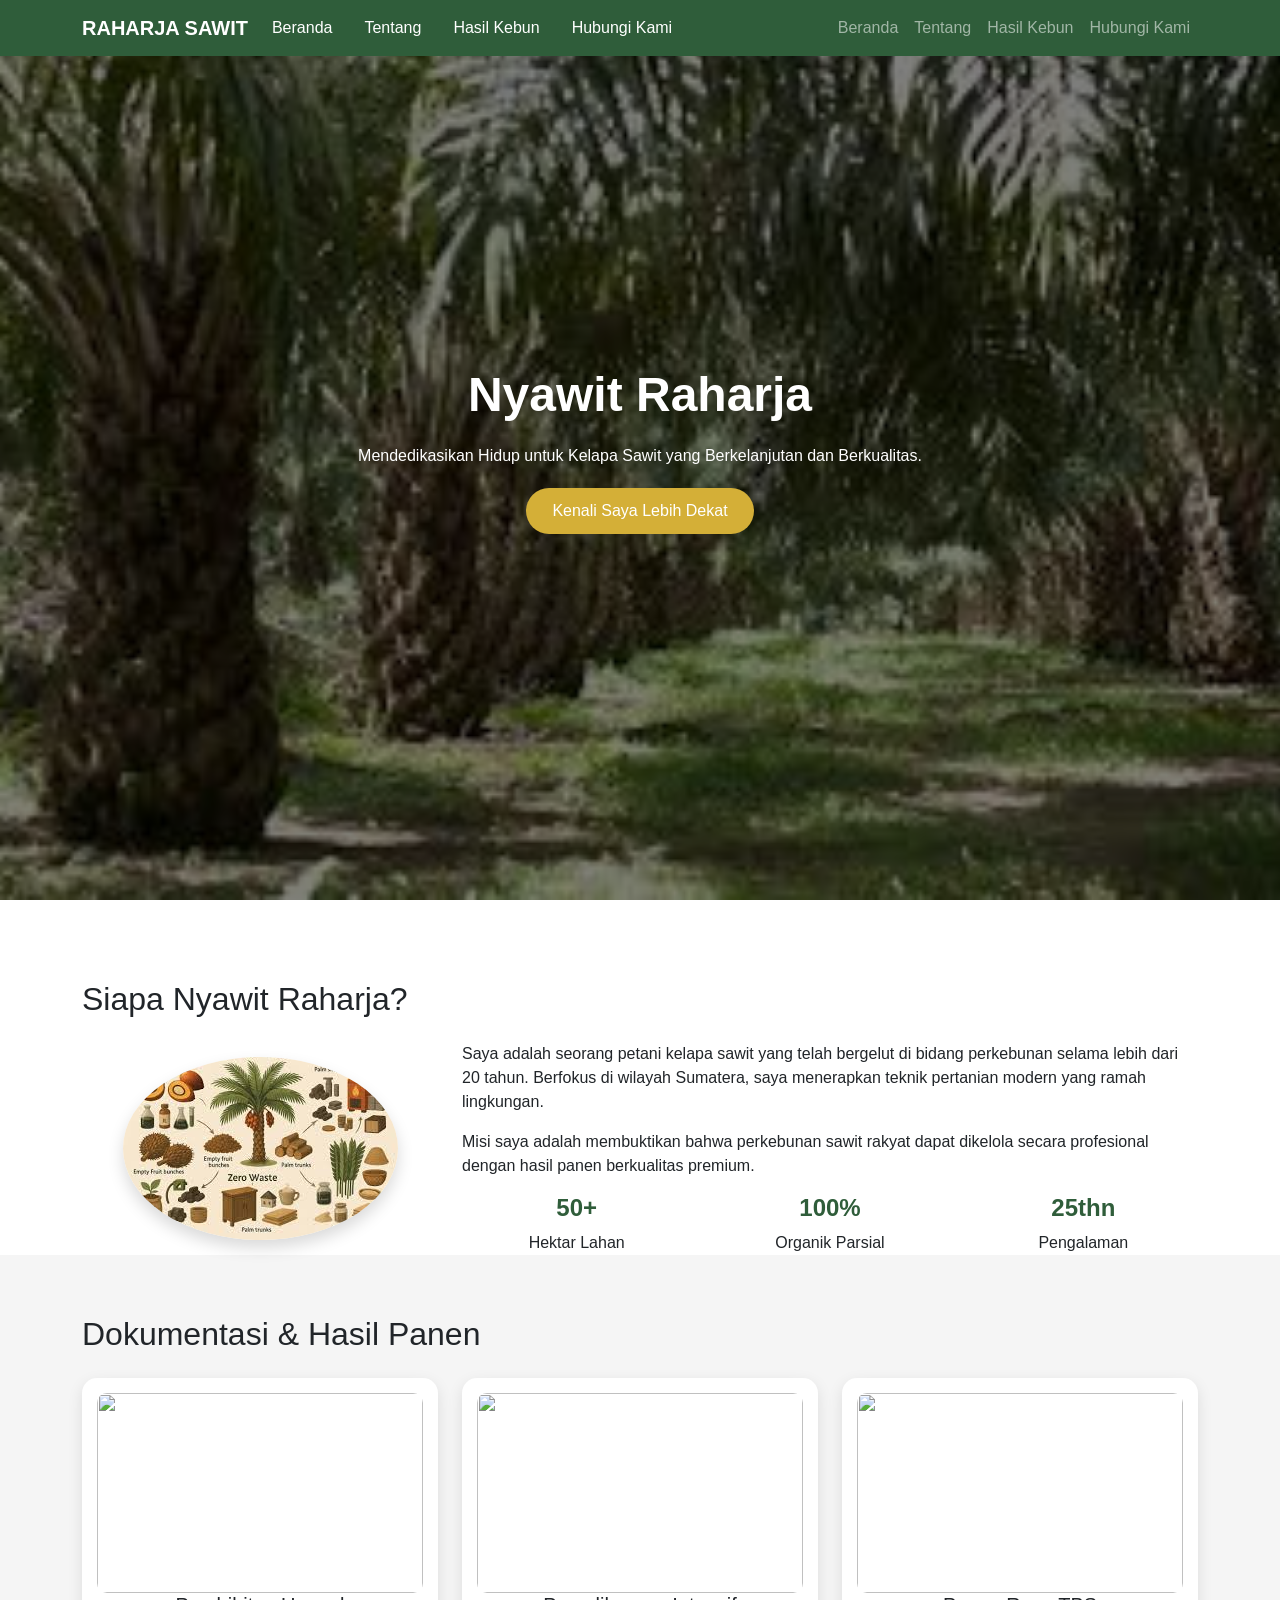
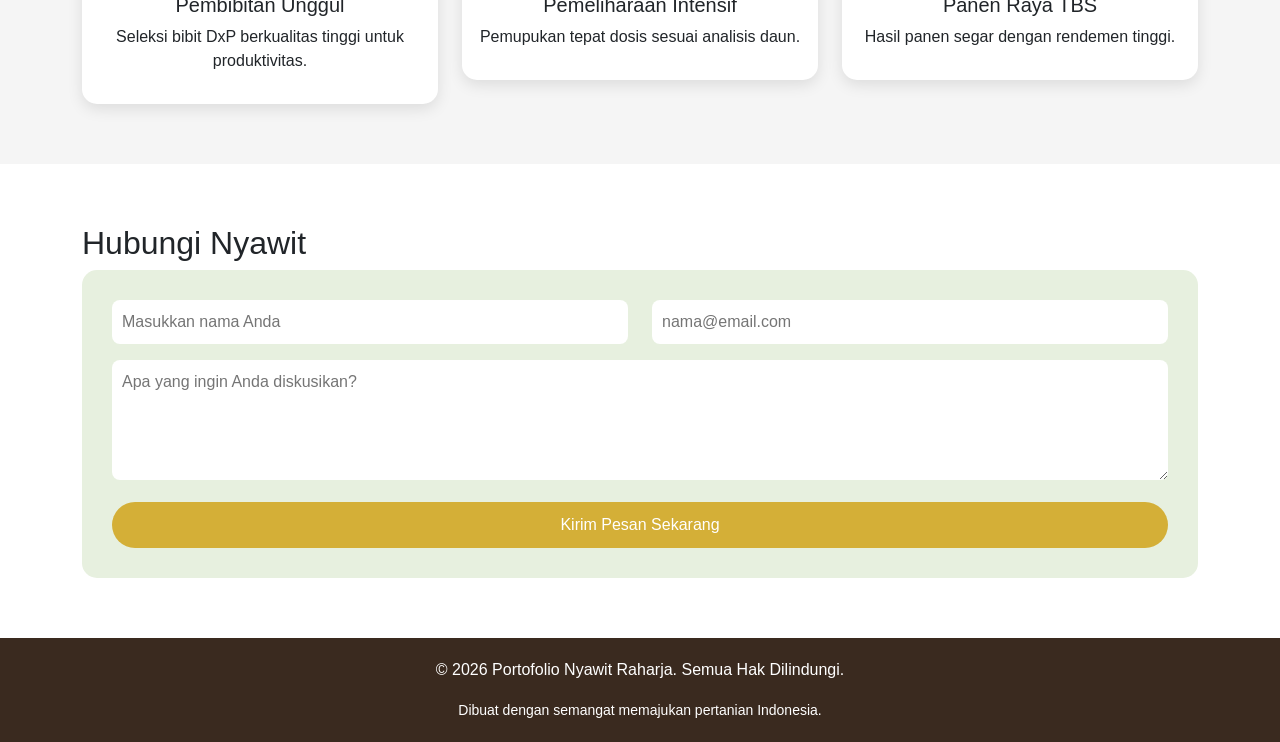
==== kisiUTS/index.html @ 0ff17e67 "coba" ====
<!DOCTYPE html>
<html lang="id">
<head>
  <meta charset="UTF-8">
  <meta name="viewport" content="width=device-width, initial-scale=1.0">
  <title>Raharja Sawit</title>

  <link href="https://cdn.jsdelivr.net/npm/bootstrap@5.3.0/dist/css/bootstrap.min.css" rel="stylesheet">
  <link rel="stylesheet" href="style.css">
</head>

<body>

<!-- NAVBAR -->
<nav class="navbar navbar-expand-lg navbar-dark navbar-custom fixed-top">
  <div class="container">
    <a class="navbar-brand fw-bold" href="#">RAHARJA SAWIT</a>
    <div class="navbar-nav ms-auto d-flex flex-row gap-3">
  <a class="nav-link text-white" href="#">Beranda</a>
  <a class="nav-link text-white" href="#tentang">Tentang</a>
  <a class="nav-link text-white" href="#hasil">Hasil Kebun</a>
  <a class="nav-link text-white" href="#kontak">Hubungi Kami</a>
  </div>

    <div class="collapse navbar-collapse" id="menu">
      <ul class="navbar-nav ms-auto">
        <li class="nav-item"><a class="nav-link" href="#">Beranda</a></li>
        <li class="nav-item"><a class="nav-link" href="#tentang">Tentang</a></li>
        <li class="nav-item"><a class="nav-link" href="#hasil">Hasil Kebun</a></li>
        <li class="nav-item"><a class="nav-link" href="#kontak">Hubungi Kami</a></li>
      </ul>
    </div>
  </div>
</nav>

<!-- HERO -->
<section class="hero">
  <div class="overlay">
    <h1>Nyawit Raharja</h1>
    <p>Mendedikasikan Hidup untuk Kelapa Sawit yang Berkelanjutan dan Berkualitas.</p>
    <a href="#tentang" class="btn btn-gold">Kenali Saya Lebih Dekat</a>
  </div>
</section>


<!-- TENTANG -->
<section id="tentang" class="container tentang">
  <h2>Siapa Nyawit Raharja?</h2>

  <div class="row align-items-center mt-4">
    <div class="col-md-4 text-center">
      <img src="[data-uri]" class="img-fluid rounded-circle shadow">
    </div>

    <div class="col-md-8">
      <p>
        Saya adalah seorang petani kelapa sawit yang telah bergelut di bidang perkebunan selama lebih dari 20 tahun.
        Berfokus di wilayah Sumatera, saya menerapkan teknik pertanian modern yang ramah lingkungan.
      </p>

      <p>
        Misi saya adalah membuktikan bahwa perkebunan sawit rakyat dapat dikelola secara profesional
        dengan hasil panen berkualitas premium.
      </p>

      <div class="row text-center stats">
        <div class="col">
          <h4>50+</h4>
          <span>Hektar Lahan</span>
        </div>
        <div class="col">
          <h4>100%</h4>
          <span>Organik Parsial</span>
        </div>
        <div class="col">
          <h4>25thn</h4>
          <span>Pengalaman</span>
        </div>
      </div>
    </div>
  </div>
</section>

<!-- HASIL -->
<section id="hasil" class="hasil">
  <div class="container">
    <h2>Dokumentasi & Hasil Panen</h2>

    <div class="row mt-4">

      <div class="col-md-4">
        <div class="card-custom">
          <img src="https://images.unsplash.com/photo-1501004318641-b39e6451bec6">
          <h5>Pembibitan Unggul</h5>
          <p>Seleksi bibit DxP berkualitas tinggi untuk produktivitas.</p>
        </div>
      </div>

      <div class="col-md-4">
        <div class="card-custom">
          <img src="https://images.unsplash.com/photo-1524594227089-1c7d1b07a1f9">
          <h5>Pemeliharaan Intensif</h5>
          <p>Pemupukan tepat dosis sesuai analisis daun.</p>
        </div>
      </div>

      <div class="col-md-4">
        <div class="card-custom">
          <img src="https://images.unsplash.com/photo-1602526218423-9c1f4c03b96e">
          <h5>Panen Raya TBS</h5>
          <p>Hasil panen segar dengan rendemen tinggi.</p>
        </div>
      </div>

    </div>
  </div>
</section>

<!-- KONTAK -->
<section id="kontak" class="kontak">
  <div class="container">
    <h2>Hubungi Nyawit</h2>

    <form id="formKontak">
      <div class="row">
        <div class="col-md-6 mb-3">
          <input type="text" id="nama" placeholder="Masukkan nama Anda" required>
        </div>

        <div class="col-md-6 mb-3">
          <input type="email" id="email" placeholder="nama@email.com" required>
        </div>
      </div>

      <textarea id="pesan" placeholder="Apa yang ingin Anda diskusikan?"></textarea>

      <button type="submit" class="btn btn-gold w-100">Kirim Pesan Sekarang</button>
    </form>
  </div>
</section>

<!-- FOOTER -->
<footer>
  <p>© 2026 Portofolio Nyawit Raharja. Semua Hak Dilindungi.</p>
  <small>Dibuat dengan semangat memajukan pertanian Indonesia.</small>
</footer>

<script src="script.js"></script>
<script src="https://cdn.jsdelivr.net/npm/bootstrap@5.3.0/dist/js/bootstrap.bundle.min.js"></script>

</body>
</html>
---- kisiUTS/style.css ----
body {
  font-family: 'Segoe UI', sans-serif;
}

/* NAVBAR */
.navbar-custom {
  background-color: #2f5d3a;
}

/* HERO */
.hero {
  height: 100vh;
  background: url('[data-uri]') center/cover no-repeat;
  display: flex;
  align-items: center;
  justify-content: center;
  text-align: center;
}

/*biar gelap backgroundnya*/
.hero::before {
  content: "";
  position: absolute;
  top: 0;
  left: 0;
  width: 100%;
  height: 100%;
  background: rgba(0, 0, 0, 0.5); /* angka bisa diubah */
}

/* BIAR TEXT DI ATAS OVERLAY */
.overlay {
  position: relative;
  z-index: 2;
  color: white;
  text-align: center;
}

/*kalo mau ada overlay kotak hitam dan keliatan tulisannya
.overlay {
  background: rgba(0,0,0,0.5);
  padding: 50px;
  color: white;
}
*/

.overlay h1 {
  font-size: 48px;
  font-weight: bold;
}

.overlay p {
  margin: 20px 0;
}

/* BUTTON */
.btn-gold {
  background: #d4af37;
  color: white;
  border-radius: 30px;
  padding: 10px 25px;
}

/* TENTANG */
.tentang {
  margin-top: 80px;
}

.stats h4 {
  color: #2f5d3a;
  font-weight: bold;
}

/* HASIL */
.hasil {
  background: #f5f5f5;
  padding: 60px 0;
}

.card-custom {
  background: white;
  border-radius: 15px;
  padding: 15px;
  text-align: center;
  box-shadow: 0 5px 15px rgba(0,0,0,0.1);
}

.card-custom img {
  width: 100%;
  border-radius: 10px;
  height: 200px;
  object-fit: cover;
}

/* KONTAK */
.kontak {
  padding: 60px 0;
}

.kontak form {
  background: #e7f0df;
  padding: 30px;
  border-radius: 15px;
}

.kontak input, .kontak textarea {
  width: 100%;
  padding: 10px;
  border: none;
  border-radius: 8px;
}

.kontak textarea {
  height: 120px;
  margin-bottom: 15px;
}

/* FOOTER */
footer {
  background: #3a2a1f;
  color: white;
  text-align: center;
  padding: 20px;
}
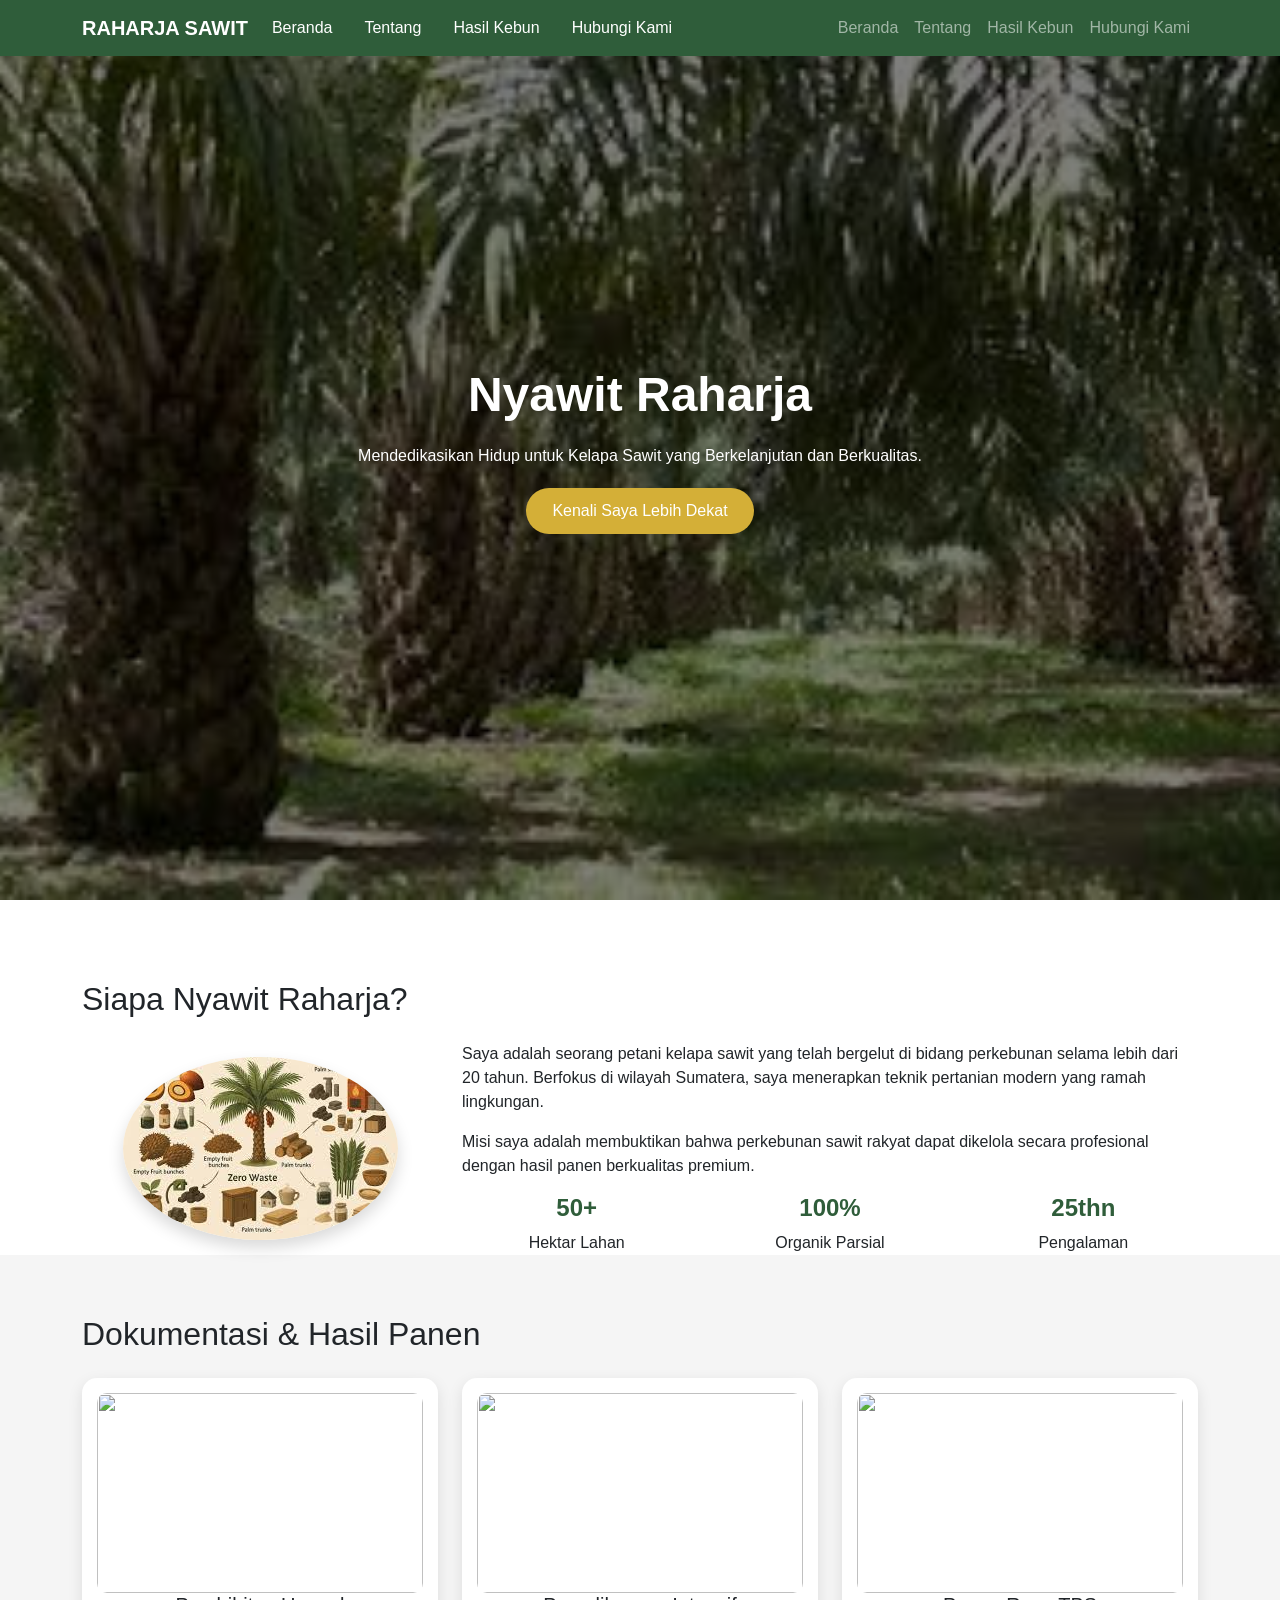
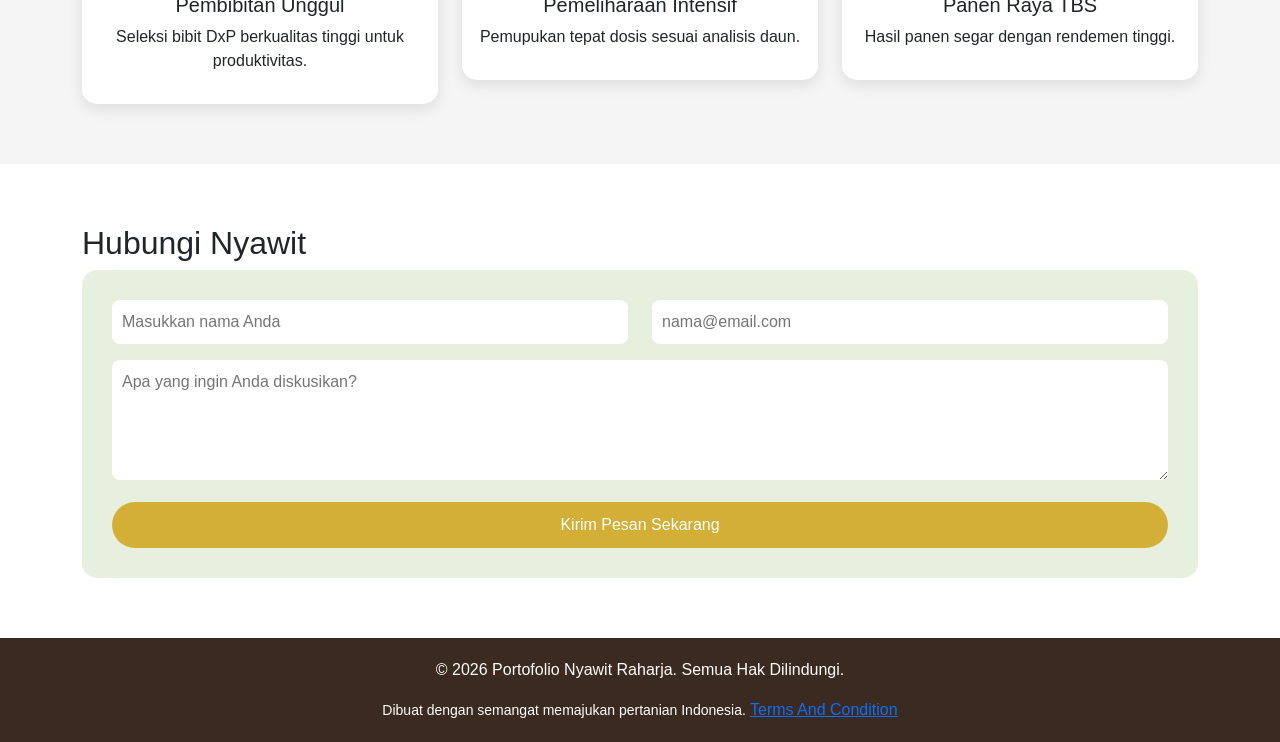
==== commit 3862fda4: "coba" ====
--- a/kisiUTS/index.html
+++ b/kisiUTS/index.html
@@ -143,6 +143,7 @@
 <footer>
   <p>© 2026 Portofolio Nyawit Raharja. Semua Hak Dilindungi.</p>
   <small>Dibuat dengan semangat memajukan pertanian Indonesia.</small>
+  <a href = "terms.html"> Terms And Condition</a>
 </footer>
 
 <script src="script.js"></script>
